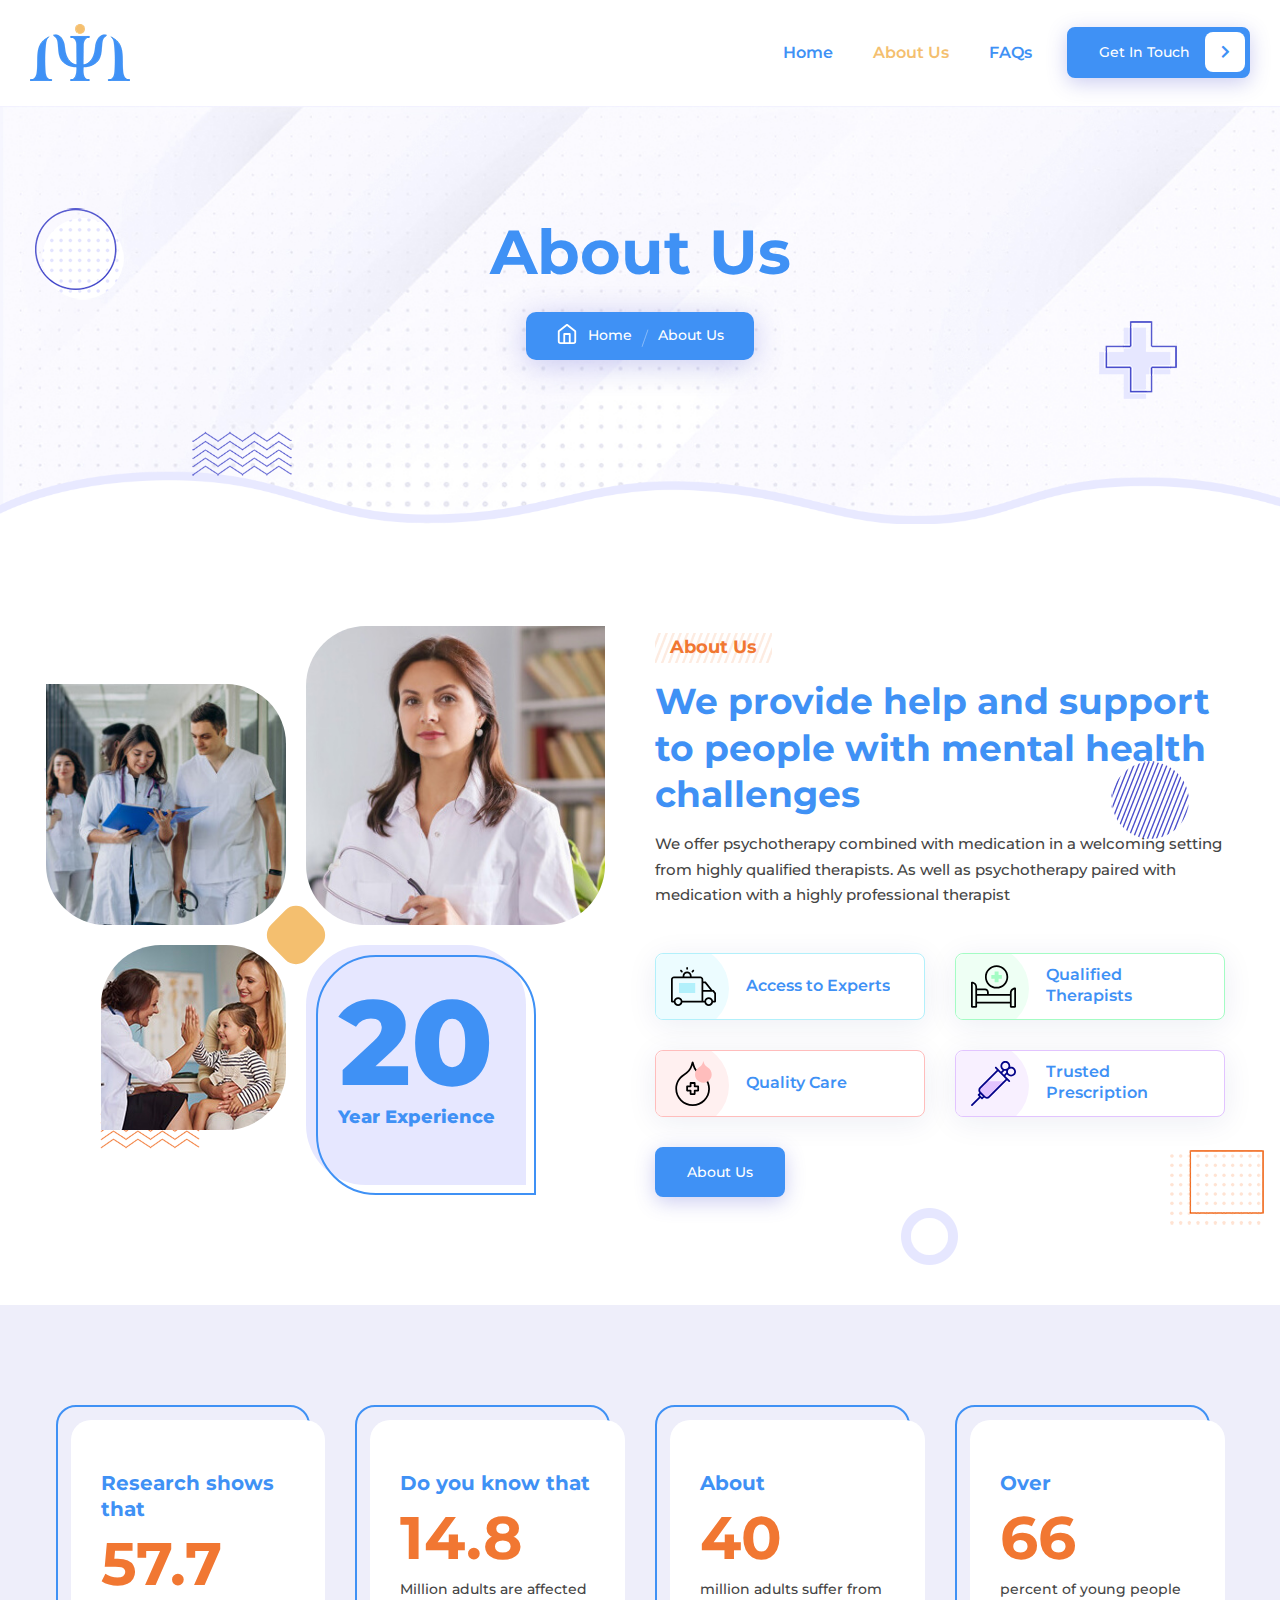
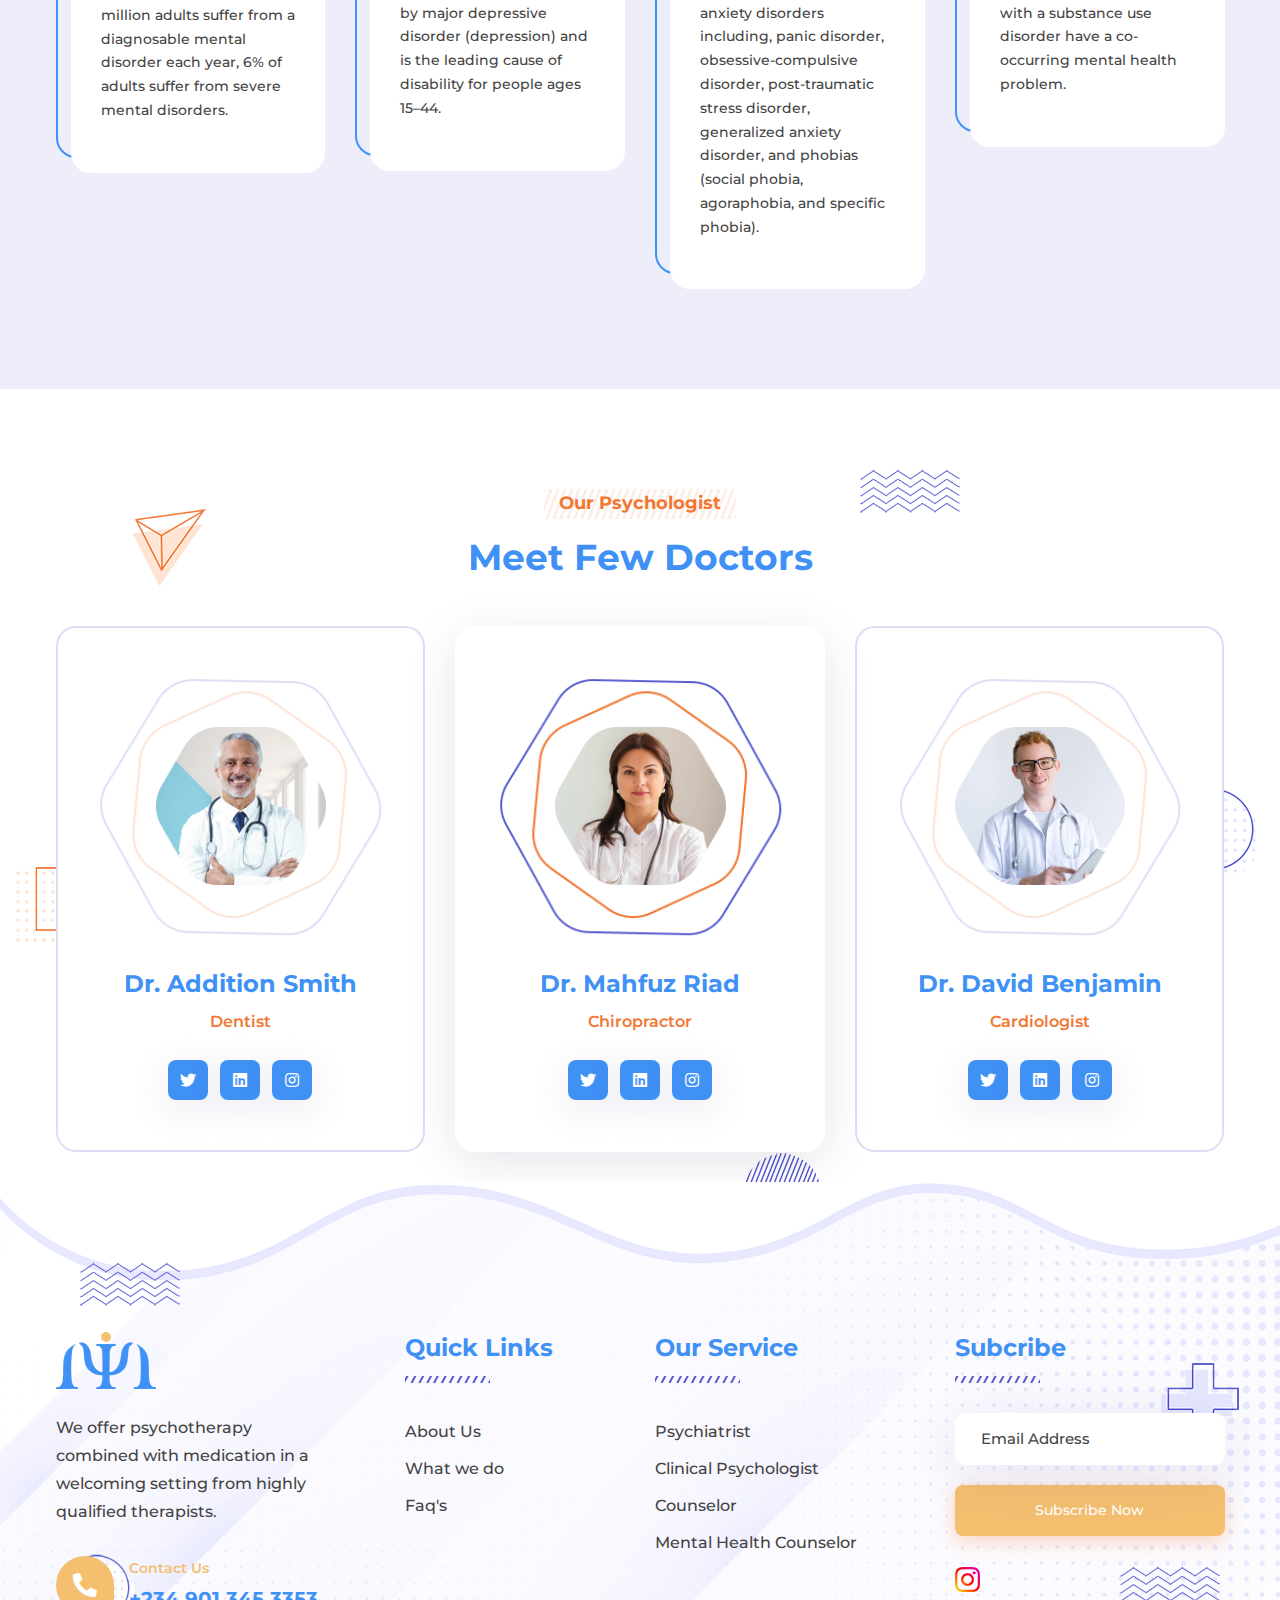
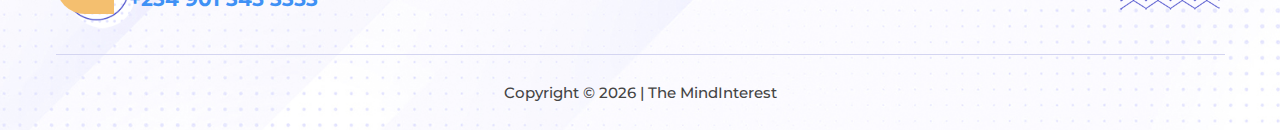
==== about-us.html @ 2b5a450e "added all the project files" ====
<!DOCTYPE html>
<html lang="en">
<head>
	
	<!-- META ============================================= -->
	<meta charset="utf-8">
	<meta http-equiv="X-UA-Compatible" content="IE=edge">
	
	<!-- OG -->
	<meta name="robots" content="index, follow">
	<meta name="keywords" content="Clinic, Medical Health Center, Psychologist, mental health disorders; anxiety, depression, and other psychological disorders" />
	<meta name="author" content="Leom Technologies Limited" />
	<meta name="author" content="Aransiola Ayodele" />
	<meta name="author" content="Ameh Friday Revelation" />
	<meta name="description" content="The MindInterest is an app specially developed to help persons struggling with mental health
	disorders; anxiety, depression, and other psychological disorders." />
	
	<meta property="og:url" content="https://themindinterest.com"/>
	<meta property="og:site_name" content="The MindInterest - Psychologist, Medical & e-Healthcare Platform"/>
	<meta property="og:type" content="website"/>
	<meta property="og:locale" content="en_us"/>
	<meta property="og:title" content="The MindInterest - Psychologist, Medical & e-Healthcare Platform" />
	<meta property="og:description" content="The MindInterest is an app specially developed to help persons struggling with mental health
	disorders; anxiety, depression, and other psychological disorders."/>
	<meta property="og:image" content="https://themindinterest.com/demo-image/brandlogo.pdf"/>
	
	<meta name="twitter:card" content="summary"/>
	<meta name="twitter:url" content="https://twitter.com/leomofthings"/>
	<meta name="twitter:creator" content="@leomofthings"/>
	<meta name="twitter:title" content="PM, Community Manager"/>

	
	<meta name="format-detection" content="telephone=no">
	
	<!-- FAVICONS ICON ============================================= -->
	<link rel="icon" href="images/brand-logo/favicon_io/android-chrome-512x512.png" type="image/x-icon" />
	<link rel="shortcut icon" type="image/x-icon" href="images/brand-logo/favicon_io/android-chrome-512x512.png" />
	
	<!-- PAGE TITLE HERE ============================================= -->
	<title>The MindInterest - Home</title>
	
	
	<!-- MOBILE SPECIFIC ============================================= -->
	<meta name="viewport" content="width=device-width, initial-scale=1">
	
	<!-- All PLUGINS CSS ============================================= -->
    <link rel="stylesheet" type="text/css" href="vendor/bootstrap-select/css/bootstrap-select.min.css">
	<link rel="stylesheet" href="vendor/swiper/swiper.min.css">
    <link rel="stylesheet" type="text/css" href="css/style.css">
	
	<!-- Google Fonts -->
	<link rel="preconnect" href="https://fonts.googleapis.com">
	<link rel="preconnect" href="https://fonts.gstatic.com" crossorigin>
	<link href="https://fonts.googleapis.com/css2?family=Montserrat:wght@100;200;300;400;500;600;700;800;900&family=Poppins:wght@100;200;300;400;500;600;700;800;900&display=swap" rel="stylesheet">

</head>
<body>
<div class="page-wraper">
	<div id="loading-icon-bx">
		<div class="loading-inner">
			<div class="load-one"></div>
			<div class="load-two"></div>
			<div class="load-three"></div>
		</div>
	</div>
	
	<!-- header -->
	<header class="header rs-nav">
		<!-- main header -->
		<div class="sticky-header navbar-expand-lg">
			<div class="menu-bar clearfix">
				<div class="container-fluid clearfix">
					<!-- website logo -->
					<div class="menu-logo logo-dark">
						<a href="index.html"><img src="images/brand-logo/home--logo.png" alt="the mindinterest logo"></a>
					</div>
					<!-- nav toggle button -->
					<button class="navbar-toggler collapsed menuicon justify-content-end" type="button" data-bs-toggle="collapse" data-bs-target="#menuDropdown" aria-controls="menuDropdown" aria-expanded="false" aria-label="Toggle navigation">
						<span></span>
						<span></span>
						<span></span>
					</button>
					<!-- extra nav -->
					<div class="secondary-menu">
						<ul>
							<li class="num-bx"><a href="tel:+2349013453353"><i class="fas fa-phone-alt"></i> +234 901 345 3353</a></li>
							<li class="btn-area"><a href="contact-us.html" class="btn btn-primary shadow">Get In Touch<i class="btn-icon-bx fas fa-chevron-right"></i></a></li>
						</ul>	
					</div>
					<!-- Search Box ==== -->
                    <div class="nav-search-bar">
                        <form action="#">
                            <input name="search" value="" type="text" class="form-control" placeholder="Type to search">
                            <span><i class="ti-search"></i></span>
                        </form>
						<span id="searchRemove"><i class="ti-close"></i></span>
                    </div>
					<div class="menu-links navbar-collapse collapse justify-content-end" id="menuDropdown">
						<div class="menu-logo">
							<a href="index.html"><img src="images/logo-white.png" alt=""></a>
						</div>
						<ul class="nav navbar-nav">	
							<li><a href="index.html">Home</a></li>
							<li  class="active"><a href="about-us.html">About Us</a></li>
							<li><a href="faq.html">FAQs</a></li>
						</ul>
						<ul class="social-media">
							<li><a target="_blank" href="https://www.facebook.com/" class="btn btn-primary"><i class="fab fa-facebook-f"></i></a></li>
							<li><a target="_blank" href="https://www.linkedin.com/" class="btn btn-primary"><i class="fab fa-linkedin-in"></i></a></li>
							<li><a target="_blank" href="https://twitter.com/" class="btn btn-primary"><i class="fab fa-twitter"></i></a></li>
						</ul>
						<div class="menu-close">
							<i class="ti-close"></i>
						</div>
					</div>
					<!-- Navigation Menu END ==== -->
				</div>
			</div>
		</div>
		<!-- main header END -->
	</header>
	<!-- header END -->
        
	<div class="page-content bg-white">
	
		<!-- Inner Banner -->
		<div class="banner-wraper">
			<div class="page-banner" style="background-image:url(images/banner/img1.jpg);">
				<div class="container">
					<div class="page-banner-entry text-center">
						<h1>About Us</h1>
						<!-- Breadcrumb row -->
						<nav aria-label="breadcrumb" class="breadcrumb-row">
							<ul class="breadcrumb">
								<li class="breadcrumb-item"><a href="index.html"><svg xmlns="http://www.w3.org/2000/svg" width="22" height="22" viewBox="0 0 24 24" fill="none" stroke="currentColor" stroke-width="2" stroke-linecap="round" stroke-linejoin="round" class="feather feather-home"><path d="M3 9l9-7 9 7v11a2 2 0 0 1-2 2H5a2 2 0 0 1-2-2z"></path><polyline points="9 22 9 12 15 12 15 22"></polyline></svg> Home</a></li>
								<li class="breadcrumb-item active" aria-current="page">About Us</li>
							</ul>
						</nav>
					</div>
				</div>
				<img class="pt-img1 animate-wave" src="images/shap/wave-blue.png" alt="">
				<img class="pt-img2 animate2" src="images/shap/circle-dots.png" alt="">
				<img class="pt-img3 animate-rotate" src="images/shap/plus-blue.png" alt="">
			</div>
			<!-- Breadcrumb row END -->
		</div>
		<!-- Inner Banner end -->
			
		<!-- About us -->
		<section class="section-sp1 about-area">
			<div class="container">
				<div class="row align-items-center">
					<div class="col-lg-6 mb-30">
						<div class="about-thumb-area">
							<ul>
								<li><img class="about-thumb1" src="images/demo-images/pic-1.jpg" alt="two doctors viewing patient information on a card"></li>
								<li><img class="about-thumb2" src="images/demo-images/pic-2.jpg" alt="a female doctor holding stesthoscope"></li>
								<li><img class="about-thumb3" src="images/demo-images/pic-3.jpg" alt="a female doctor playing with a child sitting on her mother's leg"></li>
								<li><div class="exp-bx">20<span>Year Experience</span></div></li>
							</ul>
						</div>
					</div>
					<div class="col-lg-6 mb-30">
						<div class="heading-bx">
							<h6 class="title-ext text-secondary">About Us</h6>
							<h2 class="title">We provide help and support to people with mental health challenges</h2>
							<p>We offer psychotherapy combined with medication in a welcoming setting from highly qualified therapists.
								As well as psychotherapy paired with medication with a highly professional therapist
							</p>
						</div>
						<div class="row">
							<div class="col-lg-6 col-sm-6 mb-30 mb-sm-20">
								<div class="feature-container feature-bx1 feature1">
									<div class="icon-md">
										<span class="icon-cell">
											<svg enable-background="new 0 0 512 512" height="85" viewBox="0 0 512 512" width="85" xmlns="http://www.w3.org/2000/svg">
												<path d="m509.82 327.343-21.991-27.599c-1.896-2.381-4.775-3.768-7.82-3.768h-7.712l-74.353-93.385c-1.897-2.383-4.777-3.771-7.823-3.771h-22.862v-22.765c0-19.014-15.43-34.483-34.396-34.483h-97.678v-4.552c0-28.428-23.127-51.555-51.555-51.555s-51.555 23.127-51.555 51.555v4.552h-97.678c-18.966 0-34.397 15.47-34.397 34.484v251.241c0 5.523 4.478 10 10 10h22.279c4.628 22.794 24.758 39.999 48.815 39.999s44.186-17.205 48.814-39.999h250.37c4.628 22.794 24.757 39.999 48.814 39.999s44.187-17.205 48.815-39.999h24.093c5.522 0 10-4.477 10-10v-93.722c0-2.264-.769-4.461-2.18-6.232zm-124.52-108.523 61.432 77.156h-79.474v-77.156zm-233.226-81.799c0-17.399 14.155-31.555 31.555-31.555s31.555 14.156 31.555 31.555v4.552h-63.109v-4.552zm-132.074 39.035c0-7.986 6.459-14.483 14.397-14.483h298.464c7.938 0 14.396 6.497 14.396 14.483v241.241h-217.35c-4.628-22.794-24.757-39.999-48.814-39.999s-44.187 17.205-48.815 39.999h-12.278zm61.094 281.24c-16.44 0-29.816-13.458-29.816-29.999s13.376-29.999 29.816-29.999 29.815 13.458 29.815 29.999-13.375 29.999-29.815 29.999zm347.998 0c-16.44 0-29.815-13.458-29.815-29.999s13.375-29.999 29.815-29.999 29.816 13.458 29.816 29.999-13.376 29.999-29.816 29.999zm62.908-39.999h-14.093c-4.628-22.794-24.758-39.999-48.815-39.999s-44.186 17.205-48.814 39.999h-13.02v-101.321h107.932l16.81 21.096z"/>
												<path d="m183.629 66.808c5.522 0 10-4.477 10-10v-12.104c0-5.523-4.478-10-10-10s-10 4.477-10 10v12.104c0 5.523 4.477 10 10 10z"/>
												<path d="m236.764 94.969c1.934 1.829 4.404 2.736 6.871 2.736 2.652 0 5.299-1.048 7.266-3.127l10.626-11.229c3.796-4.011 3.621-10.341-.391-14.137s-10.341-3.621-14.137.391l-10.626 11.229c-3.796 4.012-3.621 10.341.391 14.137z"/>
												<path d="m116.358 94.579c1.967 2.078 4.613 3.126 7.266 3.126 2.467 0 4.938-.907 6.871-2.737 4.012-3.796 4.187-10.125.391-14.137l-10.627-11.229c-3.796-4.011-10.126-4.187-14.137-.39-4.012 3.796-4.187 10.125-.391 14.137z"/>
												<path d="m90.896 216.592h184.372v113.287h-184.372z" fill="#b2f0fb"/>
											</svg>
										</span> 
									</div>
									<div class="icon-content">
										<h4 class="ttr-title">Access to Experts</h4>
									</div>
								</div>
							</div>
							<div class="col-lg-6 col-sm-6 mb-30 mb-sm-20">
								<div class="feature-container feature-bx1 feature2">
									<div class="icon-md">
										<span class="icon-cell">
											<svg enable-background="new 0 0 512 512" height="85" viewBox="0 0 512 512" width="85" xmlns="http://www.w3.org/2000/svg">
												<path d="m351.524 124.49h-37.907v-37.907h-44.657v37.907h-37.906v44.657h37.906v37.907h44.657v-37.907h37.907z" fill="#a4fcc4"/>
												<path d="m291.289 279.415c73.114 0 132.597-59.482 132.597-132.597s-59.483-132.596-132.597-132.596-132.598 59.482-132.598 132.596 59.484 132.597 132.598 132.597zm0-245.193c62.086 0 112.597 50.511 112.597 112.597s-50.511 112.597-112.597 112.597c-62.087 0-112.598-50.511-112.598-112.597s50.511-112.597 112.598-112.597z"/>
												<path d="m502 267.736c-32.668 0-59.245 26.577-59.245 59.245v13.605h-240.266v-19.048c0-23.625-19.221-42.846-42.846-42.846h-90.398v-17.584c0-32.668-26.577-59.245-59.245-59.245-5.522 0-10 4.478-10 10v275.914c0 5.522 4.478 10 10 10h49.245c5.522 0 10-4.478 10-10v-39.327h373.51v39.327c0 5.522 4.478 10 10 10h49.245c5.522 0 10-4.478 10-10v-210.041c0-5.522-4.478-10-10-10zm-342.356 30.957c12.598 0 22.846 10.249 22.846 22.846v19.048h-113.245v-41.894zm-110.399 179.085h-29.245v-254.623c16.812 4.434 29.245 19.77 29.245 37.954zm20-49.327v-67.864h373.51v67.864zm422.755 49.327h-29.245v-150.797c0-18.185 12.434-33.521 29.245-37.954z"/>
											</svg>
										</span> 
									</div>
									<div class="icon-content">
										<h4 class="ttr-title">Qualified Therapists</h4>
									</div>
								</div>
							</div>
							<div class="col-lg-6 col-sm-6 mb-30 mb-sm-20">
								<div class="feature-container feature-bx1 feature3">
									<div class="icon-md">
										<span class="icon-cell">
											<svg enable-background="new 0 0 512 512" height="85" viewBox="0 0 512 512" width="85" xmlns="http://www.w3.org/2000/svg">
												<path d="m397.886 191.161c-3.545-4.235-9.852-4.797-14.087-1.252-4.235 3.544-4.797 9.851-1.253 14.086 26.684 31.893 41.165 72.339 40.775 113.888-.886 94.681-79.215 172.782-174.608 174.1-48.125.666-93.326-17.479-127.401-51.087-33.708-33.246-52.272-77.526-52.272-124.685 0-59.98 30.361-115.236 81.216-147.809 51.27-32.838 79.187-66.186 93.348-111.507l2.581-8.26 2.58 8.257c9.333 29.869 25.53 55.364 49.516 77.939 4.02 3.786 10.35 3.593 14.136-.428 3.785-4.021 3.594-10.351-.429-14.136-21.713-20.438-35.736-42.471-44.133-69.341l-12.125-38.802c-1.305-4.175-5.171-7.018-9.545-7.018s-8.24 2.843-9.545 7.018l-12.126 38.807c-12.639 40.45-38.072 70.545-85.045 100.63-56.624 36.268-90.429 97.819-90.429 164.65 0 52.553 20.679 101.891 58.228 138.924 37.248 36.736 86.47 56.867 138.888 56.865.941 0 1.891-.006 2.833-.02 51.527-.712 100.087-21.236 136.733-57.792 36.664-36.573 57.12-84.914 57.6-136.118.432-46.301-15.704-91.371-45.436-126.909z"/>
												<path d="m279.576 280.012v-29.712c0-5.523-4.478-10-10-10h-46.783c-5.522 0-10 4.477-10 10v29.712h-29.711c-5.522 0-10 4.477-10 10v46.783c0 5.523 4.478 10 10 10h29.711v29.711c0 5.523 4.478 10 10 10h46.783c5.522 0 10-4.477 10-10v-29.711h29.712c5.522 0 10-4.477 10-10v-46.783c0-5.523-4.478-10-10-10zm19.712 46.783h-29.712c-5.522 0-10 4.477-10 10v29.711h-26.783v-29.711c0-5.523-4.478-10-10-10h-29.711v-26.783h29.711c5.522 0 10-4.477 10-10v-29.712h26.783v29.712c0 5.523 4.478 10 10 10h29.712z"/>
												<path d="m369.497 246.666c51.239-.708 92.983-42.352 93.459-93.223.313-33.486-16.989-62.983-43.266-79.911-21.598-13.914-37.772-29.46-45.4-53.873l-6.143-19.659-6.143 19.661c-7.603 24.331-23.627 39.927-45.19 53.738-26.16 16.756-43.48 45.945-43.48 79.151 0 52.43 43.18 94.848 96.163 94.116z" fill="#ffbdbc"/>
											</svg>
										</span> 
									</div>
									<div class="icon-content">
										<h4 class="ttr-title">Quality Care</h4>
									</div>
								</div>
							</div>
							<div class="col-lg-6 col-sm-6 mb-30 mb-sm-20">
								<div class="feature-container feature-bx1 feature4">
									<div class="icon-md">
										<span class="icon-cell">
											<svg enable-background="new 0 0 512 512" height="85" viewBox="0 0 512 512" width="85" xmlns="http://www.w3.org/2000/svg">	
												<path d="m181.049 229.112-76.87 76.971c-14.045 14.07-14.045 36.883 0 50.953l50.881 50.974c14.045 14.07 36.815 14.07 50.86 0l178.611-178.899h-203.482z" fill="#e2c4ff"/>
												<path d="m495.277 81.339c-10.57-10.578-24.625-16.403-39.574-16.403-3.325 0-6.605.288-9.813.853 3.065-17.397-2.103-35.975-15.505-49.387-10.57-10.577-24.624-16.402-39.574-16.402s-29.003 5.825-39.573 16.402c-21.816 21.83-21.816 57.352 0 79.182 2.71 2.712 5.648 5.111 8.772 7.18l-18.689 18.716-52.105-52.184c-3.902-3.907-10.233-3.912-14.142-.012-3.908 3.902-3.914 10.234-.011 14.143l18.64 18.67-196.602 196.922c-17.56 17.593-17.902 46.002-1.029 64.017l-16.422 16.452c-3.896 3.903-3.896 10.226 0 14.129l12.383 12.406-88.75 88.913c-3.901 3.909-3.896 10.24.013 14.142 1.953 1.948 4.509 2.922 7.065 2.922 2.562 0 5.125-.979 7.078-2.936l88.724-88.887 12.357 12.38c1.876 1.88 4.422 2.936 7.078 2.936s5.202-1.056 7.078-2.936l16.396-16.426c8.547 8.028 19.644 12.432 31.418 12.432 12.28 0 23.825-4.79 32.506-13.487l196.588-196.91 18.617 18.648c1.953 1.956 4.515 2.935 7.077 2.935 2.557 0 5.113-.975 7.065-2.923 3.908-3.902 3.914-10.234.011-14.143l-52.155-52.24 18.732-18.758c2.054 3.126 4.453 6.09 7.198 8.836 10.57 10.577 24.624 16.402 39.573 16.402s29.003-5.825 39.574-16.402c21.817-21.831 21.817-57.352.001-79.182zm-129.892-50.8c6.792-6.796 15.822-10.539 25.426-10.539s18.635 3.743 25.427 10.539c13.407 13.416 13.997 34.875 1.773 49.001-.638.583-1.266 1.183-1.881 1.799-.616.617-1.214 1.245-1.795 1.882-6.533 5.671-14.791 8.766-23.524 8.766-9.604 0-18.634-3.743-25.427-10.54-14.025-14.035-14.025-36.873.001-50.908zm-239.787 380.799-24.74-24.786 9.327-9.344 14.287 14.313 10.454 10.473zm73.244-10.392c-4.903 4.912-11.42 7.617-18.352 7.617s-13.449-2.705-18.353-7.617l-50.881-50.975c-10.134-10.152-10.134-26.672-.001-36.823l196.578-196.898 87.616 87.767zm177.227-244.657-20.619-20.654 24.634-24.669c3.498.676 7.086 1.021 10.727 1.021 3.325 0 6.606-.288 9.813-.853-1.189 6.75-1.139 13.678.151 20.413zm105.062-9.905c-6.792 6.796-15.823 10.539-25.427 10.539s-18.635-3.743-25.427-10.539c-13.407-13.416-13.998-34.875-1.773-49.001.638-.583 1.266-1.183 1.881-1.799.617-.617 1.215-1.246 1.797-1.884 6.532-5.67 14.789-8.764 23.521-8.764 9.604 0 18.635 3.743 25.427 10.54 14.026 14.035 14.026 36.873.001 50.908z" fill="#020288"/>
											</svg>
										</span> 
									</div>
									<div class="icon-content">
										<h4 class="ttr-title">Trusted Prescription</h4>
									</div>
								</div>
							</div>
						</div>
						<a href="about-us.html" class="btn btn-primary shadow">About Us</a>
					</div>
				</div>
			</div>
			<img class="pt-img1 animate-wave" src="images/shap/wave-orange.png" alt="">
			<img class="pt-img2 animate2" src="images/shap/circle-small-blue.png" alt="">
			<img class="pt-img3 animate-rotate" src="images/shap/line-circle-blue.png" alt="">
			<img class="pt-img4 animate-wave" src="images/shap/square-dots-orange.png" alt="">
			<img class="pt-img5 animate2" src="images/shap/square-blue.png" alt="">
		</section>
		
		<!-- About us -->
		<section class="section-sp1 service-wraper2">
			<div class="container">
				<div class="row">
					<div class="col-xl-3 col-sm-6 mb-30">
						<div class="feature-container feature-bx3">
							<h5 class="ttr-title">Research shows that</h5>
							<h2 class="counter text-secondary">57.7</h2>
							
							<p>million adults suffer from a diagnosable mental disorder each year, 6% of adults suffer from severe mental disorders.</p>
						</div>
					</div>
					<div class="col-xl-3 col-sm-6 mb-30">
						<div class="feature-container feature-bx3">
							<h5 class="ttr-title">Do you know that</h5>
							<h2 class="counter text-secondary">14.8</h2>
							
							<p> Million adults are affected by major depressive disorder (depression) and is the leading cause of disability for people ages 15–44.</p>
						</div>
					</div>
					<div class="col-xl-3 col-sm-6 mb-30">
						<div class="feature-container feature-bx3">
							<h5 class="ttr-title">About</h5>
							<h2 class="counter text-secondary">40</h2>
							
							<p>million adults suffer from anxiety disorders including, panic disorder, obsessive-compulsive disorder, post-traumatic stress disorder, generalized anxiety disorder, and phobias (social phobia, agoraphobia, and specific phobia).</p>
						</div>
					</div>
					<div class="col-xl-3 col-sm-6 mb-30">
						<div class="feature-container feature-bx3">
							<h5 class="ttr-title">Over</h5>
							<h2 class="counter text-secondary">66</h2>
							<p>percent of young people with a substance use disorder have a co-occurring mental health problem.</p>
						</div>
					</div>
				</div>
			</div>
		</section>
		
		<!-- Team -->
		<section class="section-area section-sp3 team-wraper">
			<div class="container">
				<div class="heading-bx text-center">
					<h6 class="title-ext text-secondary">Our Psychologist</h6>
					<h2 class="title">Meet Few Doctors</h2>
				</div>
				<div class="row justify-content-center">
					<div class="col-lg-4 col-sm-6 mb-30">
						<div class="team-member">
							<div class="team-media">
								<img src="images/demo-images/member1.jpg" alt="">
							</div>
							<div class="team-info">
								<div class="team-info-comntent">
									<h4 class="title">Dr. Addition Smith</h4>
									<span class="text-secondary">Dentist</span>
								</div>
								<ul class="social-media">
									<li><a target="_blank" href="https://twitter.com/"><i class="fab fa-twitter"></i></a></li>
									<li><a target="_blank" href="https://www.linkedin.com/"><i class="fab fa-linkedin"></i></a></li>
									<li><a target="_blank" href="https://www.instagram.com/"><i class="fab fa-instagram"></i></a></li>
								</ul>
							</div>
						</div>
					</div>
					<div class="col-lg-4 col-sm-6 mb-30">
						<div class="team-member active">
							<div class="team-media">
								<img src="images/demo-images/member2.jpg" alt="">
							</div>
							<div class="team-info">
								<div class="team-info-comntent">
									<h4 class="title">Dr. Mahfuz Riad</h4>
									<span class="text-secondary">Chiropractor</span>
								</div>
								<ul class="social-media">
									<li><a target="_blank" href="https://twitter.com/"><i class="fab fa-twitter"></i></a></li>
									<li><a target="_blank" href="https://www.linkedin.com/"><i class="fab fa-linkedin"></i></a></li>
									<li><a target="_blank" href="https://www.instagram.com/"><i class="fab fa-instagram"></i></a></li>
								</ul>
							</div>
						</div>
					</div>
					<div class="col-lg-4 col-sm-6 mb-30">
						<div class="team-member">
							<div class="team-media">
								<img src="images/demo-images/member3.jpg" alt="">
							</div>
							<div class="team-info">
								<div class="team-info-comntent">
									<h4 class="title">Dr. David Benjamin</h4>
									<span class="text-secondary">Cardiologist</span>
								</div>
								<ul class="social-media">
									<li><a target="_blank" href="https://twitter.com/"><i class="fab fa-twitter"></i></a></li>
									<li><a target="_blank" href="https://www.linkedin.com/"><i class="fab fa-linkedin"></i></a></li>
									<li><a target="_blank" href="https://www.instagram.com/"><i class="fab fa-instagram"></i></a></li>
								</ul>
							</div>
						</div>
					</div>
				</div>
			</div>
			<img class="pt-img1 animate1" src="images/shap/trangle-orange.png" alt="">
			<img class="pt-img2 animate2" src="images/shap/square-dots-orange.png" alt="">
			<img class="pt-img3 animate-rotate" src="images/shap/line-circle-blue.png" alt="">
			<img class="pt-img4 animate-wave" src="images/shap/wave-blue.png" alt="">
			<img class="pt-img5 animate-wave" src="images/shap/circle-dots.png" alt="">
		</section>
		
		
	</div>
	
	<!-- Footer ==== -->
	<footer class="footer" style="background-image:url(images/background/footer.jpg);">
		<!-- Footer Top -->
		<div class="footer-top">
			<div class="container">
				<div class="row">
					<div class="col-xl-3 col-lg-3 col-md-6">
						<div class="widget widget_info">
							<div class="footer-logo">
								<a href="index.html"><img src="images/brand-logo/home--logo.png" alt=""></a>
							</div>
							<div class="ft-contact">
								<p>We offer psychotherapy combined with medication in a welcoming setting from highly qualified therapists.
								</p>
								<div class="contact-bx">
									<div class="icon"><i class="fas fa-phone-alt"></i></div>
									<div class="contact-number">
										<span>Contact Us</span>
										<h4 class="number"> +234 901 345 3353</h4>
									</div>
								</div>
							</div>
						</div>
					</div>
					<div class="col-xl-3 col-lg-3 col-6">
						<div class="widget footer_widget ml-50">
							<h3 class="footer-title">Quick Links</h3>
							<ul>
								<li><a href="about-us.html"><span>About Us</span></a></li>
								<li><a href="services.html"><span>What we do</span></a></li>
								<li><a href="faq.html"><span>Faq's</span></a></li>
							</ul>
						</div>
					</div>
					<div class="col-xl-3 col-lg-3 col-6">
						<div class="widget footer_widget">
							<h3 class="footer-title">Our Service</h3>
							<ul>
								<li><a href="#"><span>Psychiatrist</span></a></li>
								<li><a href="#"><span>Clinical Psychologist</span></a></li>
								<li><a href="#"><span>Counselor</span></a></li>
								<li><a href="#"><span>Mental Health Counselor</span></a></li>
							</ul>
						</div>
					</div>
					<div class="col-xl-3 col-lg-3 col-md-6">
                        <div class="widget widget_form">
                            <h3 class="footer-title">Subcribe</h3>
							<form class="subscribe-form subscription-form mb-30" action="script/mailchamp.php" method="post">
								<div class="ajax-message"></div>
								<div class="input-group">
									<input name="email" required="required" class="form-control" placeholder="Email Address" type="email">
								</div>
								<button name="submit" value="Submit" type="submit" class="btn btn-secondary shadow w-100">Subscribe Now</button>	
							</form>
							<div class="footer-social-link">
								<ul>
									<!-- <li><a target="_blank" href="https://www.facebook.com/"><img src="images/social/facebook.png" alt=""/></a></li> -->
								 	<!-- <li><a target="_blank" href="https://twitter.com/"><img src="images/social/twitter.png" alt=""/></a></li> -->
									<li><a target="_blank" href="https://www.instagram.com/themindinterest/"><img src="images/social/instagram.png" alt=""/></a></li>
								</ul>
							</div>
						</div>
                    </div>
                </div>
            </div>
        </div>
		<!-- footer bottom -->
		<div class="container">
			<div class="footer-bottom">
                <div class="row">
                    <div class="col-12 text-center">
						<p class="copyright-text">Copyright © <span id="year"></span> | The MindInterest</p>
					</div>
                </div>
            </div>
		</div>
		<!-- footer-shape -->
		<img class="pt-img1 animate-wave" src="images/shap/wave-blue.png" alt="">
		<img class="pt-img2 animate1" src="images/shap/circle-dots.png" alt="">
		<img class="pt-img3 animate-rotate" src="images/shap/plus-blue.png" alt="">
		<img class="pt-img4 animate-wave" src="images/shap/wave-blue.png" alt="">
	</footer>
    <!-- Footer END ==== -->
	<button class="back-to-top fa fa-chevron-up"></button>
</div>
<!-- JAVASCRIPT FILES ========================================= -->
<script src="js/jquery.min.js"></script>
<script src="vendor/bootstrap/js/bootstrap.bundle.min.js"></script>
<script src="vendor/bootstrap-select/js/bootstrap-select.min.js"></script>
<script src="vendor/swiper/swiper.min.js"></script>
<script src="vendor/magnific-popup/jquery.magnific-popup.js"></script>
<script src="vendor/counter/counterup.min.js"></script>
<script src="vendor/counter/waypoints-min.js"></script>
<script src="js/functions.js"></script>
<script src="js/contact.js"></script>
<script src="js/year.js"></script>
</body>
</html>
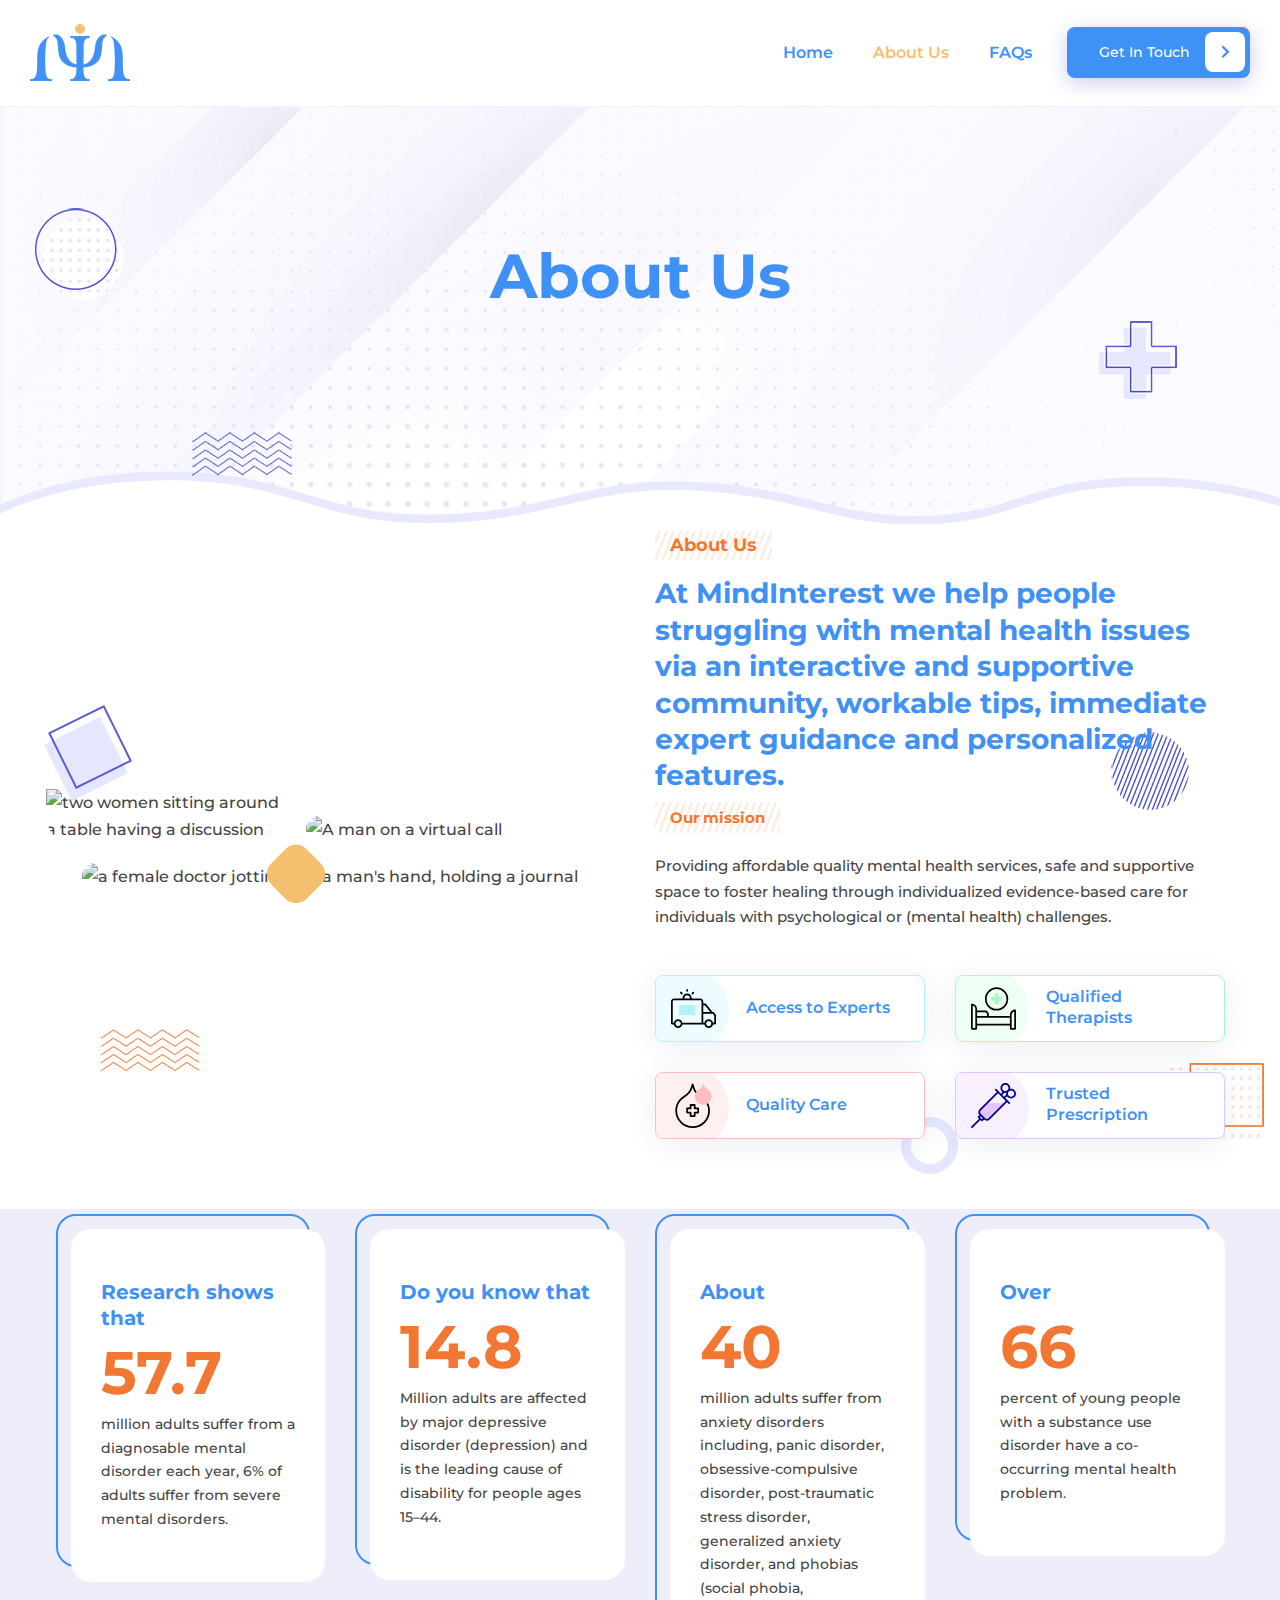
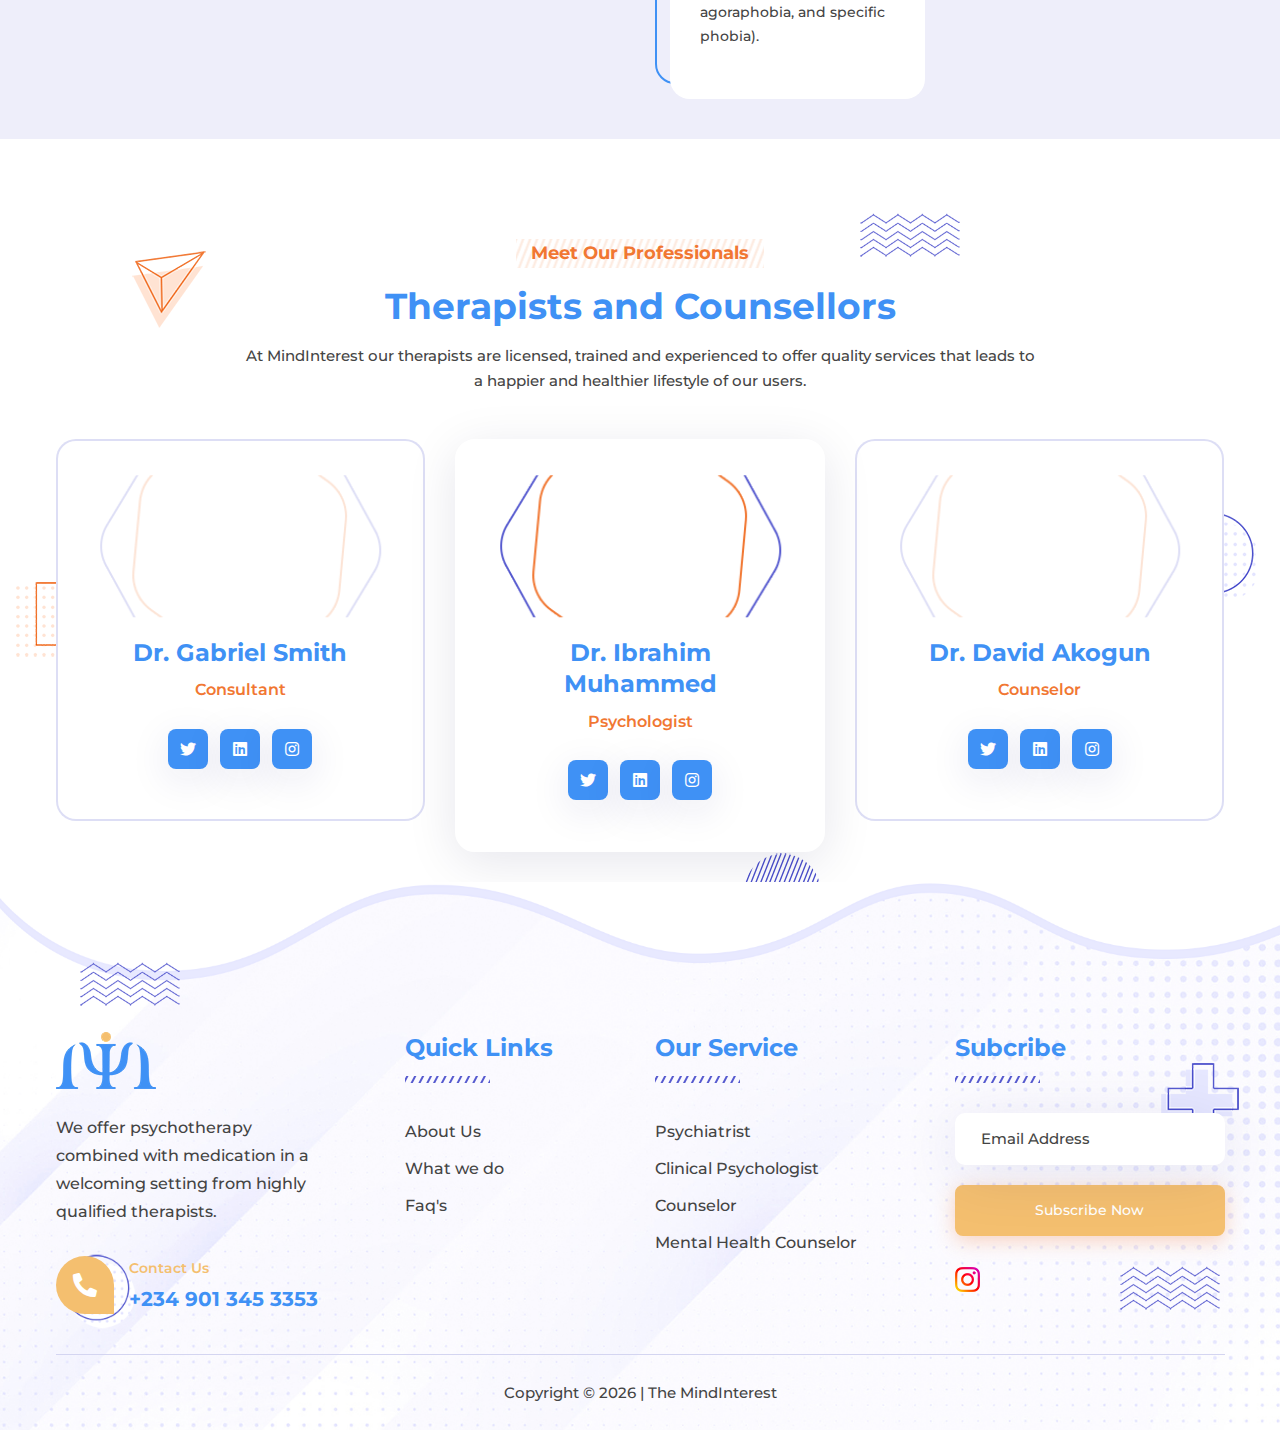
==== commit 1b2dadbf: "updated code base and adjust the content" ====
--- a/about-us.html
+++ b/about-us.html
@@ -130,12 +130,12 @@
 					<div class="page-banner-entry text-center">
 						<h1>About Us</h1>
 						<!-- Breadcrumb row -->
-						<nav aria-label="breadcrumb" class="breadcrumb-row">
+						<!-- <nav aria-label="breadcrumb" class="breadcrumb-row">
 							<ul class="breadcrumb">
 								<li class="breadcrumb-item"><a href="index.html"><svg xmlns="http://www.w3.org/2000/svg" width="22" height="22" viewBox="0 0 24 24" fill="none" stroke="currentColor" stroke-width="2" stroke-linecap="round" stroke-linejoin="round" class="feather feather-home"><path d="M3 9l9-7 9 7v11a2 2 0 0 1-2 2H5a2 2 0 0 1-2-2z"></path><polyline points="9 22 9 12 15 12 15 22"></polyline></svg> Home</a></li>
 								<li class="breadcrumb-item active" aria-current="page">About Us</li>
 							</ul>
-						</nav>
+						</nav> -->
 					</div>
 				</div>
 				<img class="pt-img1 animate-wave" src="images/shap/wave-blue.png" alt="">
@@ -153,19 +153,22 @@
 					<div class="col-lg-6 mb-30">
 						<div class="about-thumb-area">
 							<ul>
-								<li><img class="about-thumb1" src="images/demo-images/pic-1.jpg" alt="two doctors viewing patient information on a card"></li>
-								<li><img class="about-thumb2" src="images/demo-images/pic-2.jpg" alt="a female doctor holding stesthoscope"></li>
-								<li><img class="about-thumb3" src="images/demo-images/pic-3.jpg" alt="a female doctor playing with a child sitting on her mother's leg"></li>
-								<li><div class="exp-bx">20<span>Year Experience</span></div></li>
+								<li><img class="about-thumb1" src="https://res.cloudinary.com/leomiscoding/image/upload/c_fill,h_254,w_254/v1677018735/photo-1573497491208-6b1acb260507.jpg" alt="two women sitting around a table having a discussion"></li>
+								<li><img class="about-thumb2" src="https://res.cloudinary.com/leomiscoding/image/upload/c_fill,h_325,w_325/v1677017623/photo-1616587894289-86480e533129.jpg" alt="A man on a virtual call"></li>
+								<li><img class="about-thumb3" src="https://res.cloudinary.com/leomiscoding/image/upload/c_fill,h_185,w_185/v1677017170/pexels-photo-6098057.jpg" alt="a female doctor jotting"></li>
+								<li><img class="about-thumb2" src="https://res.cloudinary.com/leomiscoding/image/upload/c_fit,h_325,w_325/v1677018512/pexels-photo-5699458.jpg" alt="a man's hand, holding a journal"></li>
 							</ul>
 						</div>
 					</div>
 					<div class="col-lg-6 mb-30">
 						<div class="heading-bx">
 							<h6 class="title-ext text-secondary">About Us</h6>
-							<h2 class="title">We provide help and support to people with mental health challenges</h2>
-							<p>We offer psychotherapy combined with medication in a welcoming setting from highly qualified therapists.
-								As well as psychotherapy paired with medication with a highly professional therapist
+							<h3>
+								At MindInterest we help people struggling with mental health issues via an interactive and supportive community, workable tips, immediate expert guidance and personalized features.  
+							</h3>
+							<p class="title-ext text-secondary"> Our mission</p>
+							<p>
+								Providing affordable quality mental health services, safe and supportive space to foster healing through individualized evidence-based care for individuals with psychological or (mental health) challenges.  
 							</p>
 						</div>
 						<div class="row">
@@ -235,7 +238,6 @@
 								</div>
 							</div>
 						</div>
-						<a href="about-us.html" class="btn btn-primary shadow">About Us</a>
 					</div>
 				</div>
 			</div>
@@ -246,7 +248,7 @@
 			<img class="pt-img5 animate2" src="images/shap/square-blue.png" alt="">
 		</section>
 		
-		<!-- About us -->
+		<!-- Fact section -->
 		<section class="section-sp1 service-wraper2">
 			<div class="container">
 				<div class="row">
@@ -288,20 +290,23 @@
 		<!-- Team -->
 		<section class="section-area section-sp3 team-wraper">
 			<div class="container">
-				<div class="heading-bx text-center">
-					<h6 class="title-ext text-secondary">Our Psychologist</h6>
-					<h2 class="title">Meet Few Doctors</h2>
+				<div class="heading-bx text-center">  
+					<h6 class="title-ext text-secondary">Meet Our Professionals</h6>
+					<h2 class="title">Therapists and Counsellors</h2>
+					<p>
+						At MindInterest our therapists are licensed, trained and experienced to offer quality services that leads to a happier and healthier lifestyle of our users. 
+					</p>
 				</div>
 				<div class="row justify-content-center">
 					<div class="col-lg-4 col-sm-6 mb-30">
 						<div class="team-member">
 							<div class="team-media">
-								<img src="images/demo-images/member1.jpg" alt="">
+								<img src="https://res.cloudinary.com/leomiscoding/image/upload/c_fill,h_350,w_350/v1677028357/photo-1631217871099-88310a909a32.jpg" alt="">
 							</div>
 							<div class="team-info">
 								<div class="team-info-comntent">
-									<h4 class="title">Dr. Addition Smith</h4>
-									<span class="text-secondary">Dentist</span>
+									<h4 class="title">Dr. Gabriel Smith</h4>
+									<span class="text-secondary">Consultant</span>
 								</div>
 								<ul class="social-media">
 									<li><a target="_blank" href="https://twitter.com/"><i class="fab fa-twitter"></i></a></li>
@@ -314,12 +319,12 @@
 					<div class="col-lg-4 col-sm-6 mb-30">
 						<div class="team-member active">
 							<div class="team-media">
-								<img src="images/demo-images/member2.jpg" alt="">
+								<img src="https://res.cloudinary.com/leomiscoding/image/upload/c_fill,h_350,w_350/v1677028357/photo-1631217871099-88310a909a32.jpg" alt="">
 							</div>
 							<div class="team-info">
 								<div class="team-info-comntent">
-									<h4 class="title">Dr. Mahfuz Riad</h4>
-									<span class="text-secondary">Chiropractor</span>
+									<h4 class="title">Dr. Ibrahim Muhammed</h4>
+									<span class="text-secondary">Psychologist</span>
 								</div>
 								<ul class="social-media">
 									<li><a target="_blank" href="https://twitter.com/"><i class="fab fa-twitter"></i></a></li>
@@ -332,12 +337,12 @@
 					<div class="col-lg-4 col-sm-6 mb-30">
 						<div class="team-member">
 							<div class="team-media">
-								<img src="images/demo-images/member3.jpg" alt="">
+								<img src="https://res.cloudinary.com/leomiscoding/image/upload/c_fill,h_350,w_350/v1677028357/photo-1631217871099-88310a909a32.jpg" alt="">
 							</div>
 							<div class="team-info">
 								<div class="team-info-comntent">
-									<h4 class="title">Dr. David Benjamin</h4>
-									<span class="text-secondary">Cardiologist</span>
+									<h4 class="title">Dr. David Akogun</h4>
+									<span class="text-secondary">Counselor</span>
 								</div>
 								<ul class="social-media">
 									<li><a target="_blank" href="https://twitter.com/"><i class="fab fa-twitter"></i></a></li>
--- a/css/style.css
+++ b/css/style.css
@@ -2984,7 +2984,7 @@
 
 .nav-link {
   display: block;
-  padding: 0.5rem 1rem;
+  padding: 0.2rem 1rem;
   color: #3F91F5;
   text-decoration: none;
   transition: color 0.15s ease-in-out, background-color 0.15s ease-in-out, border-color 0.15s ease-in-out; }
@@ -9058,16 +9058,16 @@
 	3.5 Section Spacing
 =================== */
 .section-sp1 {
-  padding-top: 100px;
-  padding-bottom: 70px; }
+  padding-top: 5px;
+  padding-bottom: 10px; }
   @media only screen and (max-width: 1199px) {
     .section-sp1 {
-      padding-top: 70px;
-      padding-bottom: 40px; } }
+      padding-top: 10px;
+      padding-bottom: 10px; } }
   @media only screen and (max-width: 991px) {
     .section-sp1 {
-      padding-top: 50px;
-      padding-bottom: 20px; } }
+      padding-top: 10px;
+      padding-bottom: 10px; } }
 
 .section-sp2 {
   padding-top: 100px;
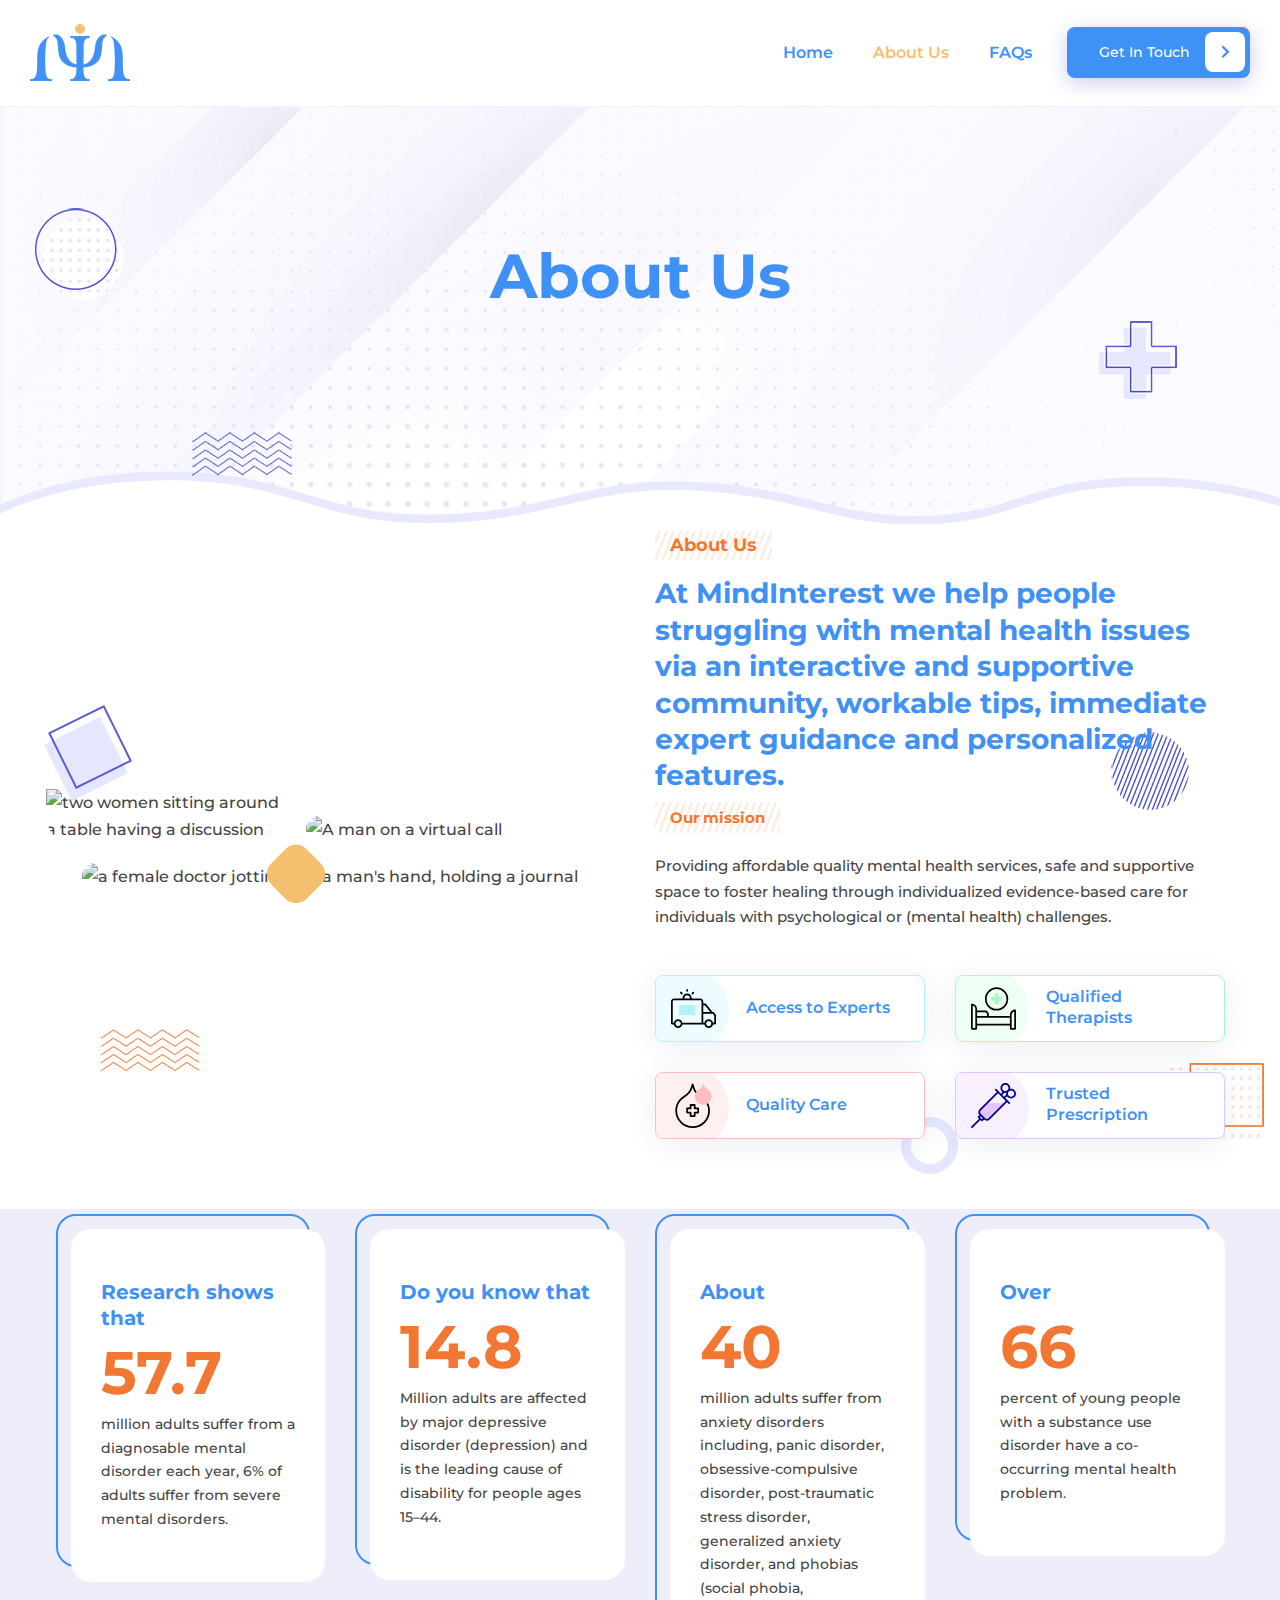
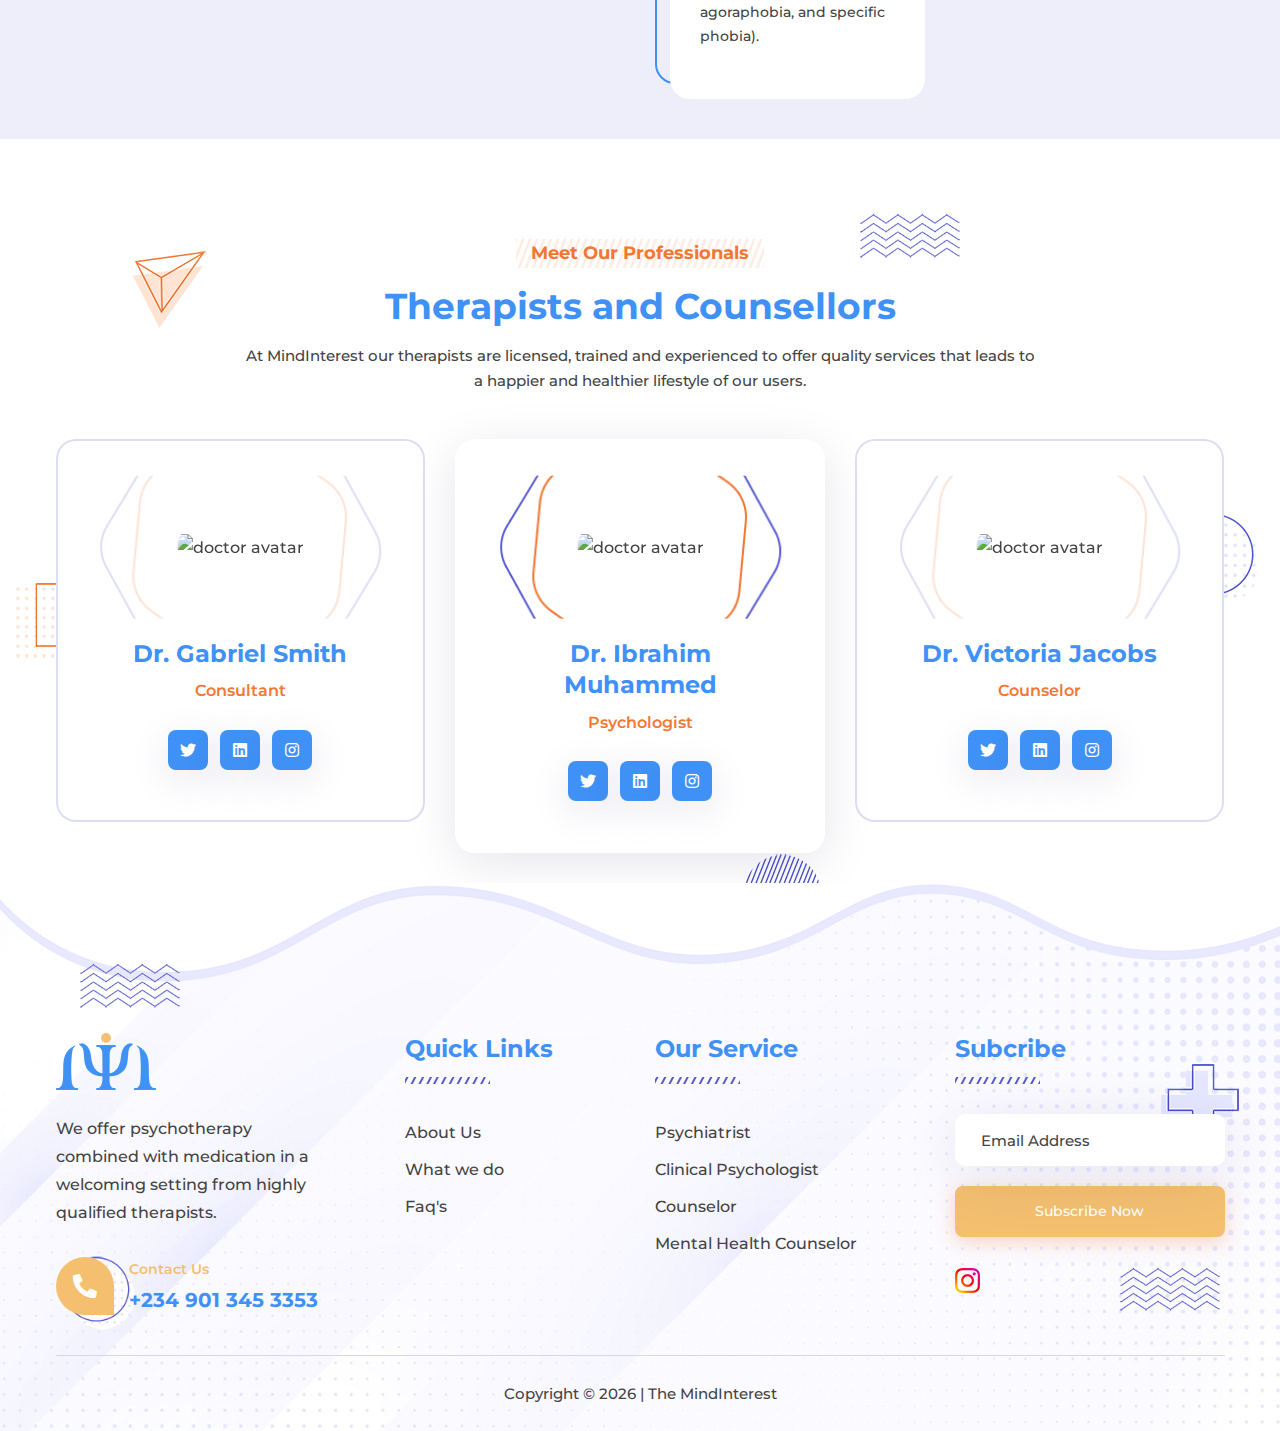
==== commit 048f0a37: "update page content" ====
--- a/about-us.html
+++ b/about-us.html
@@ -24,10 +24,10 @@
 	disorders; anxiety, depression, and other psychological disorders."/>
 	<meta property="og:image" content="https://themindinterest.com/demo-image/brandlogo.pdf"/>
 	
-	<meta name="twitter:card" content="summary"/>
+	<!-- <meta name="twitter:card" content="summary"/>
 	<meta name="twitter:url" content="https://twitter.com/leomofthings"/>
 	<meta name="twitter:creator" content="@leomofthings"/>
-	<meta name="twitter:title" content="PM, Community Manager"/>
+	<meta name="twitter:title" content="PM, Community Manager"/> -->
 
 	
 	<meta name="format-detection" content="telephone=no">
@@ -301,7 +301,7 @@
 					<div class="col-lg-4 col-sm-6 mb-30">
 						<div class="team-member">
 							<div class="team-media">
-								<img src="https://res.cloudinary.com/leomiscoding/image/upload/c_fill,h_350,w_350/v1677028357/photo-1631217871099-88310a909a32.jpg" alt="">
+								<img src="https://res.cloudinary.com/leomiscoding/image/upload/v1677285148/img/images.png" alt="doctor avatar">
 							</div>
 							<div class="team-info">
 								<div class="team-info-comntent">
@@ -319,7 +319,7 @@
 					<div class="col-lg-4 col-sm-6 mb-30">
 						<div class="team-member active">
 							<div class="team-media">
-								<img src="https://res.cloudinary.com/leomiscoding/image/upload/c_fill,h_350,w_350/v1677028357/photo-1631217871099-88310a909a32.jpg" alt="">
+								<img src="https://res.cloudinary.com/leomiscoding/image/upload/v1677285304/rel/images.png" alt="doctor avatar">
 							</div>
 							<div class="team-info">
 								<div class="team-info-comntent">
@@ -337,11 +337,11 @@
 					<div class="col-lg-4 col-sm-6 mb-30">
 						<div class="team-member">
 							<div class="team-media">
-								<img src="https://res.cloudinary.com/leomiscoding/image/upload/c_fill,h_350,w_350/v1677028357/photo-1631217871099-88310a909a32.jpg" alt="">
+								<img src="https://res.cloudinary.com/leomiscoding/image/upload/v1677284826/images.jpg" alt="doctor avatar">
 							</div>
 							<div class="team-info">
 								<div class="team-info-comntent">
-									<h4 class="title">Dr. David Akogun</h4>
+									<h4 class="title">Dr. Victoria Jacobs</h4>
 									<span class="text-secondary">Counselor</span>
 								</div>
 								<ul class="social-media">
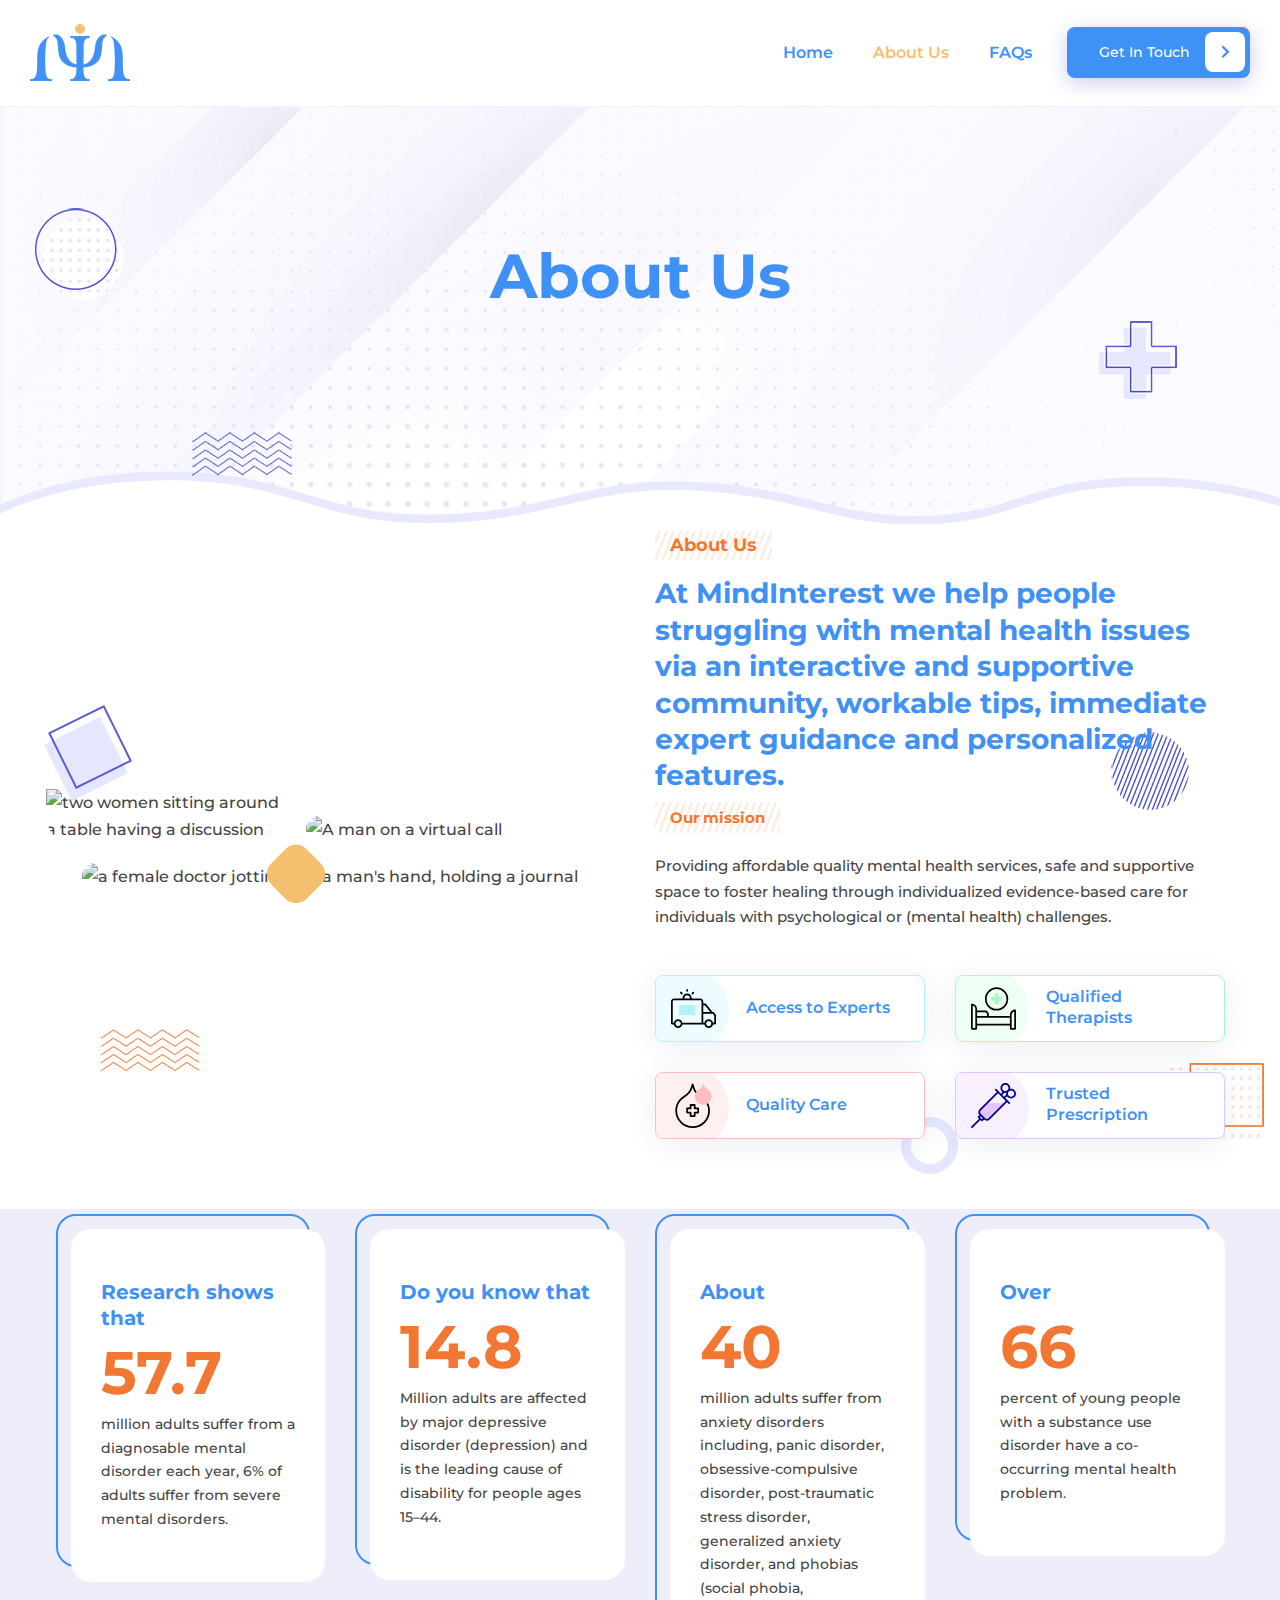
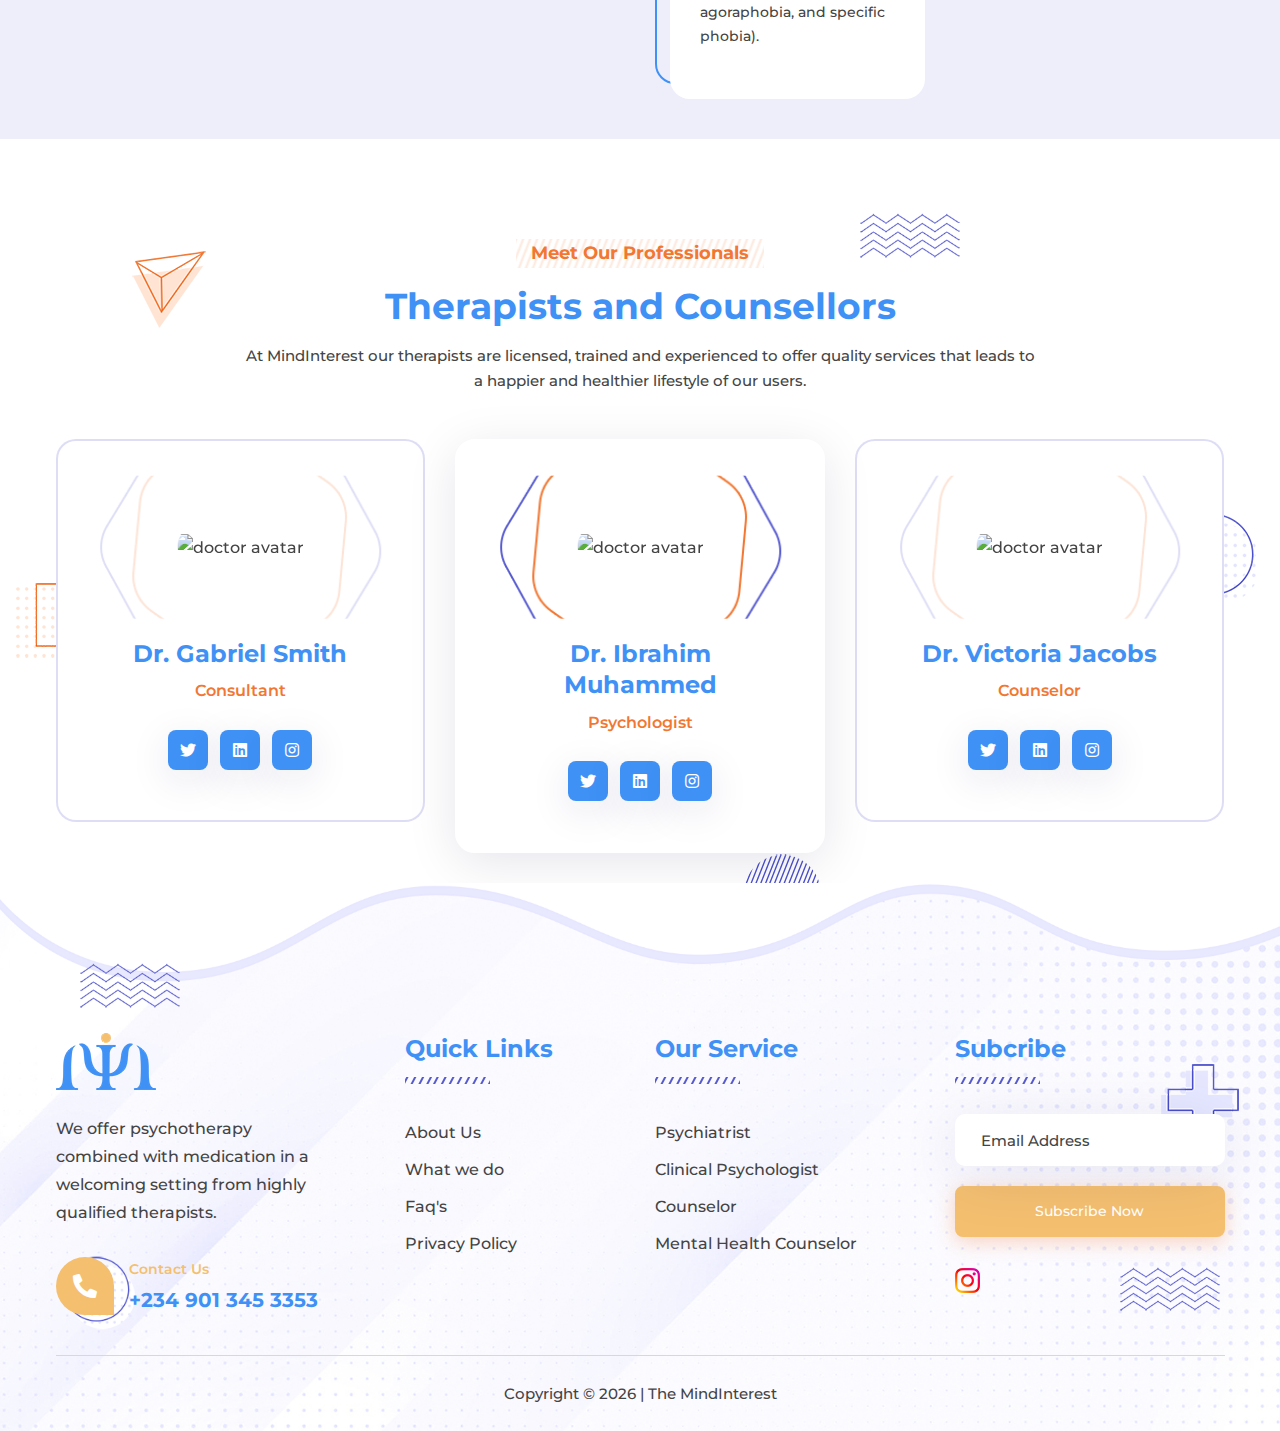
==== commit f7faa668: "added privacy policy page" ====
--- a/about-us.html
+++ b/about-us.html
@@ -395,6 +395,7 @@
 								<li><a href="about-us.html"><span>About Us</span></a></li>
 								<li><a href="services.html"><span>What we do</span></a></li>
 								<li><a href="faq.html"><span>Faq's</span></a></li>
+								<li><a href="privacy-policy.html" target="_blank"><span>Privacy Policy</span></a></li>
 							</ul>
 						</div>
 					</div>
